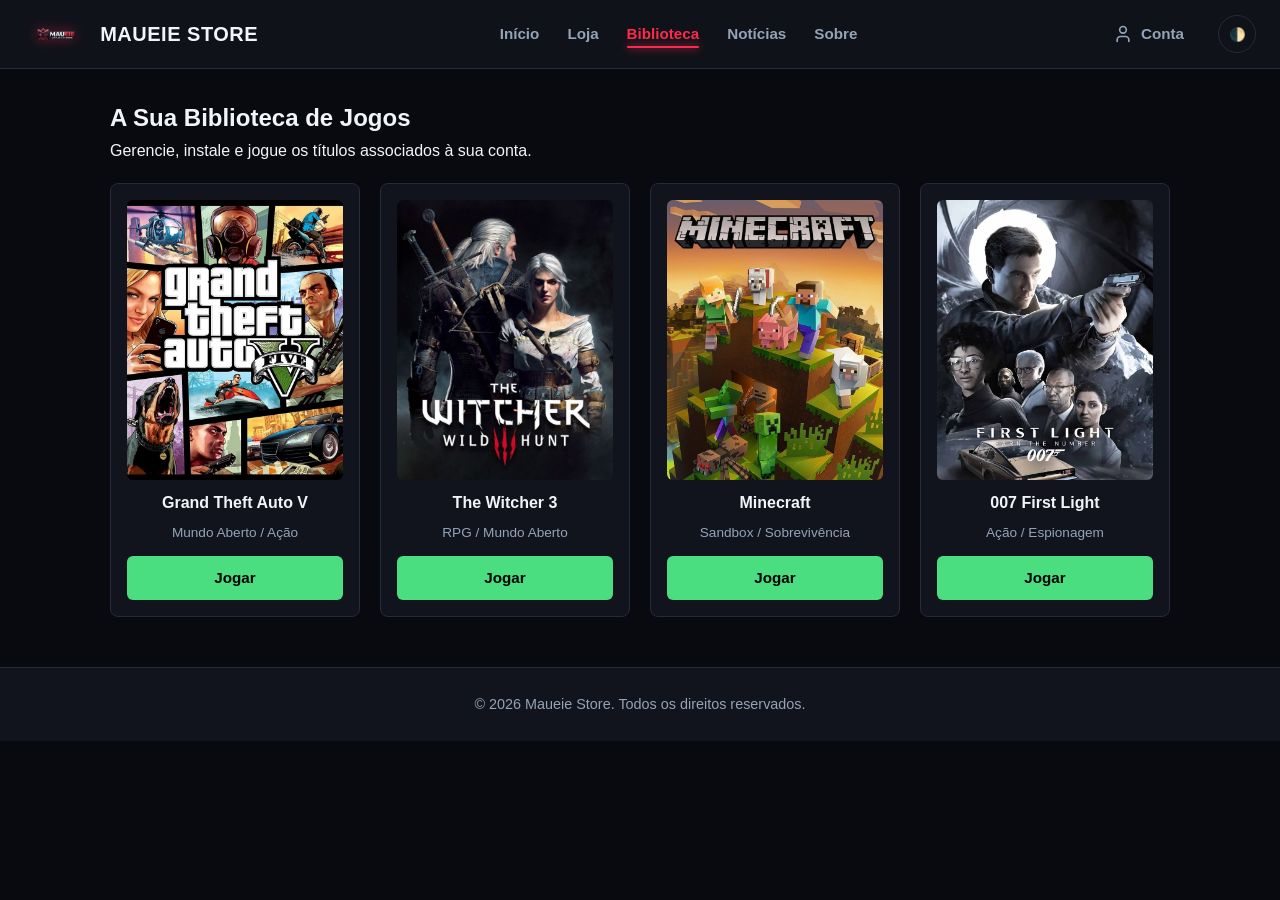
==== biblioteca.html @ 24dbe09b "Add files via upload" ====
<!DOCTYPE html>
<html lang="pt-PT" data-theme="dark">

<head>
    <meta charset="UTF-8">
    <meta name="viewport" content="width=device-width, initial-scale=1.0">
    <meta name="description"
        content="Biblioteca - Maueie Store. Aceda aos seus jogos comprados e gerencie os seus downloads.">
    <title>Biblioteca - Maueie Store</title>
    <link rel="icon" type="image/png" href="Imagens/iconMaueie.png">
    <link rel="stylesheet" href="Style/style.css">
    <link rel="stylesheet" href="Style/bibliotecaStyle.css">
</head>

<body>

    <header>
        <nav class="navbar" aria-label="Navegação Principal">
            <a href="index.html" class="logo-container" aria-label="Página Inicial - Maueie Store">
                <img src="Imagens/iconMaueie.png" alt="Logótipo da Maueie Store" class="logo-img" width="45"
                    height="45">
                <span class="logo-texto">Maueie Store</span>
            </a>

            <ul class="nav-links">
                <li><a href="index.html">Início</a></li>
                <li><a href="loja.html">Loja</a></li>
                <li><a href="biblioteca.html" aria-current="page">Biblioteca</a></li>
                <li><a href="noticias.html">Notícias</a></li>
                <li><a href="sobre.html">Sobre</a></li>
            </ul>

            <div class="nav-acoes">
                <a href="conta.html" class="nav-link" aria-label="Aceder à Minha Conta">
                    <svg xmlns="http://www.w3.org/2000/svg" width="20" height="20" viewBox="0 0 24 24" fill="none"
                        stroke="currentColor" stroke-width="2" stroke-linecap="round" stroke-linejoin="round"
                        aria-hidden="true">
                        <path d="M19 21v-2a4 4 0 0 0-4-4H9a4 4 0 0 0-4 4v2"></path>
                        <circle cx="12" cy="7" r="4"></circle>
                    </svg>
                    <span>Conta</span>
                </a>

                <button id="themeToggle" class="theme-toggle-btn" aria-label="Alternar entre modo claro e escuro">
                    <span aria-hidden="true">🌓</span>
                </button>

                <button class="menu-hamb-btn" aria-label="Abrir menu">
                    ☰
                </button>
            </div>
        </nav>
    </header>

    <main>
        <section id="biblioteca">
            <h2>A Sua Biblioteca de Jogos</h2>
            <p>Gerencie, instale e jogue os títulos associados à sua conta.</p>

            <div class="biblioteca-grid" id="bibliotecaGrid">

                <div class="bib-card">
                    <img src="Imagens/Grand Theft Auto V.jpg" alt="Capa de Grand Theft Auto V" loading="lazy"
                        width="200" height="300">
                    <div>
                        <h3>Grand Theft Auto V</h3>
                        <p style="font-size: 0.85rem; color: var(--text-muted);">Mundo Aberto / Ação</p>
                    </div>
                    <button class="jogar-btn" onclick="alert('A iniciar Grand Theft Auto V...')">Jogar</button>
                </div>

                <div class="bib-card">
                    <img src="Imagens/The Witcher 3.jpg" alt="Capa de The Witcher 3" loading="lazy" width="200"
                        height="300">
                    <div>
                        <h3>The Witcher 3</h3>
                        <p style="font-size: 0.85rem; color: var(--text-muted);">RPG / Mundo Aberto</p>
                    </div>
                    <button class="jogar-btn" onclick="alert('A iniciar The Witcher 3...')">Jogar</button>
                </div>

                <div class="bib-card">
                    <img src="Imagens/minecraft.jpg" alt="Capa de Minecraft" loading="lazy" width="200" height="300">
                    <div>
                        <h3>Minecraft</h3>
                        <p style="font-size: 0.85rem; color: var(--text-muted);">Sandbox / Sobrevivência</p>
                    </div>
                    <button class="jogar-btn" onclick="alert('A iniciar Minecraft...')">Jogar</button>
                </div>

                <div class="bib-card">
                    <img src="Imagens/007 First Light.jpg" alt="Capa de 007 First Light" loading="lazy" width="200"
                        height="300">
                    <div>
                        <h3>007 First Light</h3>
                        <p style="font-size: 0.85rem; color: var(--text-muted);">Ação / Espionagem</p>
                    </div>
                    <button class="jogar-btn" onclick="alert('A iniciar 007 First Light...')">Jogar</button>
                </div>

            </div>
        </section>
    </main>

    <footer>
        <p>&copy; 2026 Maueie Store. Todos os direitos reservados.</p>
    </footer>

    <script>
        const themeToggle = document.getElementById('themeToggle');
        const htmlElement = document.documentElement;

        themeToggle.addEventListener('click', () => {
            const currentTheme = htmlElement.getAttribute('data-theme');
            const newTheme = currentTheme === 'dark' ? 'light' : 'dark';
            htmlElement.setAttribute('data-theme', newTheme);
        });
        const menuBtn = document.querySelector('.menu-hamb-btn');
        const navLinks = document.querySelector('.nav-links');

        if (menuBtn && navLinks) {
            menuBtn.addEventListener('click', () => {
                navLinks.classList.toggle('ativo');
            });
        }

    </script>
</body>

</html>
---- Style/style.css ----
:root {
    --bg-main: #090a0f;
    --bg-card: #12141d;
    --bg-element: #1a1d28;
    --bg-header: rgba(18, 20, 29, 0.85);
    --text-main: #f1f5f9;
    --text-muted: #94a3b8;
    --border-color: #262a3b;
    --accent-red: #ff2a4b;
    --accent-red-hover: #ff526d;
    --accent-blue: #3b82f6;
    --accent-green: #4ade80;
}

[data-theme="light"] {
    --bg-main: #f8fafc;
    --bg-card: #ffffff;
    --bg-element: #f1f5f9;
    --bg-header: rgba(255, 255, 255, 0.85);
    --text-main: #0f172a;
    --text-muted: #64748b;
    --border-color: #e2e8f0;
    --accent-red: #e11d48;
    --accent-red-hover: #be123c;
    --accent-blue: #2563eb;
    --accent-green: #10b981;
}

*, 
*::before, 
*::after {
    box-sizing: border-box;
    margin: 0;
    padding: 0;
}

body {
    font-family: -apple-system, BlinkMacSystemFont, "Segoe UI", Roboto, Helvetica, Arial, sans-serif;
    background-color: var(--bg-main);
    color: var(--text-main);
    line-height: 1.6;
    overflow-x: hidden;
    transition: background-color 0.3s ease, color 0.3s ease;
}

main {
    max-width: 1100px;
    margin: 30px auto;
    padding: 0 20px;
}

.sr-only {
    position: absolute;
    width: 1px;
    height: 1px;
    padding: 0;
    margin: -1px;
    overflow: hidden;
    clip: rect(0, 0, 0, 0);
    border: 0;
}

header {
    background-color: var(--bg-header);
    backdrop-filter: blur(12px);
    -webkit-backdrop-filter: blur(12px);
    border-bottom: 1px solid var(--border-color);
    position: sticky;
    top: 0;
    z-index: 1000;
    transition: background-color 0.3s ease, border-color 0.3s ease;
}

.navbar {
    max-width: 1280px;
    margin: 0 auto;
    display: flex;
    justify-content: space-between;
    align-items: center;
    padding: 0.875rem 1.5rem;
}

.logo-container,
.nav-logo {
    display: flex;
    align-items: center;
    gap: 0.75rem;
    text-decoration: none;
}

.logo-img,
.nav-logo img {
    height: 35px;
    width: auto;
    object-fit: contain;
    border-radius: 6px;
    filter: drop-shadow(0 0 6px rgba(255, 42, 75, 0.4));
}

.logo-texto,
.brand-title {
    font-size: 1.25rem;
    font-weight: 800;
    color: var(--text-main);
    text-transform: uppercase;
    letter-spacing: 0.5px;
}

.nav-links {
    display: flex;
    list-style: none;
    gap: 1.75rem;
    align-items: center;
    margin: 0;
    padding: 0;
}

.nav-links a {
    color: var(--text-muted);
    text-decoration: none;
    font-weight: 600;
    font-size: 0.95rem;
    position: relative;
    padding: 0.25rem 0;
    transition: color 0.2s ease;
}

.nav-links a::after {
    content: '';
    position: absolute;
    bottom: -2px;
    left: 0;
    width: 0;
    height: 2px;
    background-color: var(--accent-red);
    box-shadow: 0 0 8px var(--accent-red);
    transition: width 0.2s ease;
    border-radius: 2px;
}

.nav-links a:hover {
    color: var(--text-main);
}

.nav-links a:hover::after,
.nav-links a[aria-current="page"]::after {
    width: 100%;
}

.nav-links a[aria-current="page"] {
    color: var(--accent-red);
    font-weight: 700;
}

.nav-acoes,
.nav-actions {
    display: flex;
    align-items: center;
    gap: 1.25rem;
}

.nav-link,
.account-link,
.user-btn {
    display: flex;
    align-items: center;
    gap: 0.5rem;
    color: var(--text-muted);
    text-decoration: none;
    font-size: 0.95rem;
    font-weight: 600;
    padding: 0.5rem 0.875rem;
    border-radius: 8px;
    transition: all 0.2s ease;
}

.nav-link:hover,
.account-link:hover,
.user-btn:hover {
    color: var(--text-main);
    background-color: var(--bg-element);
}

.theme-toggle-btn,
.theme-btn {
    background: transparent;
    border: 1px solid var(--border-color);
    color: var(--text-main);
    width: 38px;
    height: 38px;
    border-radius: 50%;
    display: flex;
    align-items: center;
    justify-content: center;
    cursor: pointer;
    transition: border-color 0.2s ease, background-color 0.2s ease, transform 0.2s ease;
}

.theme-toggle-btn:hover,
.theme-btn:hover {
    background-color: var(--bg-element);
    border-color: var(--accent-red);
    box-shadow: 0 0 10px rgba(255, 42, 75, 0.2);
    transform: scale(1.05);
}

.menu-hamb-btn,
.menu-mobile-btn {
    display: none;
    background: transparent;
    border: none;
    color: var(--text-main);
    font-size: 1.5rem;
    cursor: pointer;
}

.steam-carousel-section {
    max-width: 1100px;
    margin: 20px auto;
    padding: 25px;
    background: linear-gradient(135deg, var(--bg-card) 0%, var(--bg-element) 100%);
    border-radius: 12px;
    border: 1px solid var(--border-color);
    box-shadow: 0 12px 30px rgba(0, 0, 0, 0.4);
}

.section-title {
    font-size: 1.5rem;
    margin-bottom: 15px;
    color: var(--text-main);
}

.steam-carousel {
    position: relative;
    display: flex;
    align-items: center;
    margin-top: 15px;
}

.steam-slide-container {
    width: 100%;
    overflow: hidden;
    position: relative;
    border-radius: 8px;
    background-color: var(--bg-main);
    border: 1px solid var(--border-color);
}

.steam-slide {
    display: none;
    grid-template-columns: 2fr 1fr;
    background-color: var(--bg-main);
    animation: fadeIn 0.4s ease-in-out;
}

.steam-slide.ativo {
    display: grid;
}

.slide-artwork img {
    width: 100%;
    height: 380px;
    object-fit: cover;
    display: block;
}

.slide-info {
    padding: 30px;
    display: flex;
    flex-direction: column;
    justify-content: space-between;
    background: var(--bg-card);
}

.slide-info h2 {
    font-size: 1.8rem;
    color: var(--text-main);
    margin-bottom: 10px;
}

.slide-tags {
    display: flex;
    gap: 8px;
    margin-bottom: 15px;
    flex-wrap: wrap;
}

.tag {
    background-color: var(--bg-element);
    color: var(--accent-blue);
    font-size: 0.8rem;
    padding: 4px 10px;
    border-radius: 4px;
    border: 1px solid var(--border-color);
    font-weight: 600;
}

.slide-desc {
    color: var(--text-muted);
    font-size: 0.95rem;
    margin-bottom: 20px;
    line-height: 1.5;
}

.slide-footer {
    display: flex;
    align-items: center;
    justify-content: space-between;
    margin-top: auto;
}

.slide-price {
    font-size: 1.4rem;
    font-weight: 700;
    color: var(--accent-green);
}

.steam-btn-comprar {
    background-color: var(--accent-red);
    color: #ffffff;
    padding: 10px 20px;
    border-radius: 6px;
    text-decoration: none;
    font-weight: 600;
    border: none;
    cursor: pointer;
    min-height: 44px;
    display: inline-flex;
    align-items: center;
    justify-content: center;
    transition: background-color 0.2s, opacity 0.2s;
}

.steam-btn-comprar:hover {
    background-color: var(--accent-red-hover);
}

.steam-carousel-btn {
    background-color: var(--bg-card);
    color: var(--text-main);
    border: 1px solid var(--border-color);
    font-size: 1.25rem;
    cursor: pointer;
    width: 42px;
    height: 42px;
    z-index: 10;
    position: absolute;
    top: 50%;
    transform: translateY(-50%);
    transition: all 0.2s ease;
    border-radius: 50%;
    display: flex;
    align-items: center;
    justify-content: center;
}

.steam-carousel-btn.prev {
    left: 10px;
}

.steam-carousel-btn.next {
    right: 10px;
}

.steam-carousel-btn:hover {
    background-color: var(--accent-red);
    border-color: var(--accent-red);
    color: #fff;
}

.steam-dots {
    display: flex;
    justify-content: center;
    gap: 8px;
    margin-top: 15px;
}

.dot {
    width: 12px;
    height: 12px;
    border-radius: 50%;
    border: none;
    background-color: var(--border-color);
    cursor: pointer;
    transition: background-color 0.3s ease;
}

.dot.ativo {
    background-color: var(--accent-red);
}

.catalogo-grid {
    display: grid;
    grid-template-columns: repeat(auto-fill, minmax(280px, 1fr));
    gap: 20px;
    margin-top: 15px;
}

.jogo-card {
    background-color: var(--bg-card);
    border: 1px solid var(--border-color);
    border-radius: 8px;
    overflow: hidden;
    display: flex;
    flex-direction: column;
    transition: transform 0.3s ease, border-color 0.3s ease;
}

.jogo-card:hover {
    transform: translateY(-4px);
    border-color: var(--accent-blue);
}

.jogo-card img {
    width: 100%;
    height: 180px;
    object-fit: cover;
}

.jogo-info {
    padding: 20px;
    display: flex;
    flex-direction: column;
    flex-grow: 1;
    justify-content: space-between;
}

.jogo-info h3 {
    font-size: 1.2rem;
    color: var(--text-main);
    margin-bottom: 10px;
}

.jogo-footer {
    display: flex;
    align-items: center;
    justify-content: space-between;
    margin-top: 15px;
}

.loja-container {
    max-width: 1100px;
    margin: 20px auto;
}

.loja-controles {
    display: flex;
    flex-direction: column;
    gap: 15px;
    margin: 20px 0 30px 0;
}

.pesquisa-box input {
    width: 100%;
    padding: 12px 18px;
    background-color: var(--bg-card);
    border: 1px solid var(--border-color);
    color: var(--text-main);
    border-radius: 8px;
    font-size: 1rem;
    outline: none;
    transition: border-color 0.3s ease;
    appearance: none;
    -webkit-appearance: none;
}

.pesquisa-box input:focus {
    border-color: var(--accent-blue);
}

.filtros-genero {
    display: flex;
    gap: 10px;
    flex-wrap: wrap;
}

.filtro-btn {
    background-color: var(--bg-card);
    border: 1px solid var(--border-color);
    color: var(--text-muted);
    padding: 8px 16px;
    border-radius: 6px;
    cursor: pointer;
    font-weight: 600;
    transition: all 0.2s ease;
    min-height: 40px;
}

.filtro-btn:hover,
.filtro-btn.ativo {
    background-color: var(--accent-blue);
    color: #ffffff;
    border-color: var(--accent-blue);
}

.categorias-rapidas {
    max-width: 1100px;
    margin: 40px auto;
}

.cat-grid {
    display: grid;
    grid-template-columns: repeat(auto-fit, minmax(200px, 1fr));
    gap: 15px;
    margin-top: 15px;
}

.cat-card {
    background-color: var(--bg-card);
    border: 1px solid var(--border-color);
    padding: 25px;
    text-align: center;
    border-radius: 8px;
    text-decoration: none;
    color: var(--text-main);
    font-weight: 700;
    font-size: 1.1rem;
    transition: transform 0.3s ease, border-color 0.3s ease;
}

.cat-card:hover {
    transform: translateY(-4px);
    border-color: var(--accent-red);
}

footer {
    text-align: center;
    padding: 25px;
    background-color: var(--bg-card);
    border-top: 1px solid var(--border-color);
    color: var(--text-muted);
    margin-top: 50px;
    font-size: 0.9rem;
}

@keyframes fadeIn {
    from {
        opacity: 0.4;
    }
    to {
        opacity: 1;
    }
}

@media screen and (max-width: 768px) {
    main {
        padding: 0 10px;
        margin: 10px auto;
    }

    .menu-hamb-btn,
    .menu-mobile-btn {
        display: block;
    }

    .nav-links {
        display: none;
        position: absolute;
        top: 100%;
        left: 0;
        width: 100%;
        background-color: var(--bg-card);
        flex-direction: column;
        padding: 20px;
        border-bottom: 1px solid var(--border-color);
        gap: 1rem;
    }

    .nav-links.ativo {
        display: flex;
    }

    .steam-carousel-section {
        padding: 10px;
    }

    .steam-slide,
    .steam-slide.ativo {
        grid-template-columns: 1fr !important;
    }

    .slide-artwork img {
        height: 220px;
    }

    .slide-info {
        padding: 15px;
    }

    .slide-info h2 {
        font-size: 1.3rem;
    }

    .steam-carousel-btn {
        display: none !important;
    }

    .catalogo-grid {
        grid-template-columns: 1fr;
    }
}
---- Style/bibliotecaStyle.css ----
/* =================================================================
   ESTILOS ESPECÍFICOS DA PÁGINA DA BIBLIOTECA (MAUEIE STORE)
   ================================================================ */

/* Reset Local e Garantia do Box Model */
.biblioteca-grid,
.biblioteca-grid * {
    box-sizing: border-box;
}

.biblioteca-grid {
    display: grid;
    grid-template-columns: repeat(auto-fill, minmax(220px, 1fr));
    gap: 1.25rem;
    margin-top: 1.25rem;
    width: 100%;
}

.bib-card {
    background-color: var(--bg-card, var(--bg-element));
    border: 1px solid var(--border-color);
    border-radius: 8px;
    padding: 1rem;
    text-align: center;
    display: flex;
    flex-direction: column;
    justify-content: space-between;
    transition: transform 0.2s ease, border-color 0.2s ease, box-shadow 0.2s ease;
}

.bib-card:hover {
    transform: translateY(-4px);
    border-color: var(--accent-red);
    box-shadow: 0 6px 16px rgba(0, 0, 0, 0.35);
}

.bib-card img {
    width: 100%;
    height: 280px;
    object-fit: cover;
    border-radius: 6px;
    margin-bottom: 0.75rem;
    background-color: var(--bg-element);
    display: block;
}

.bib-card h3 {
    font-size: 1rem;
    font-weight: 700;
    color: var(--text-main);
    margin-bottom: 0.5rem;
    line-height: 1.35;
}

.jogar-btn {
    background-color: var(--accent-green, #4ade80);
    color: #000000; /* Alto contraste com o tom verde de ação */
    border: none;
    padding: 0.625rem 1rem;
    border-radius: 6px;
    cursor: pointer;
    font-weight: 700;
    font-size: 0.95rem;
    width: 100%;
    min-height: 44px; /* Target de toque recomendado */
    margin-top: 0.75rem;
    display: inline-flex;
    align-items: center;
    justify-content: center;
    transition: opacity 0.2s ease, transform 0.1s ease, box-shadow 0.2s ease;
}

.jogar-btn:hover {
    opacity: 0.9;
    box-shadow: 0 0 10px rgba(74, 222, 128, 0.3);
}

.jogar-btn:active {
    transform: scale(0.98);
}

/* Estado de Biblioteca Vazia */
.aviso-vazio {
    text-align: center;
    padding: 2.5rem 1.5rem;
    background-color: var(--bg-card, var(--bg-element));
    border-radius: 8px;
    border: 1px solid var(--border-color);
    color: var(--text-muted);
    font-size: 1rem;
    line-height: 1.6;
    margin-top: 1.25rem;
}

/* Responsividade Fina */
@media (max-width: 480px) {
    .biblioteca-grid {
        grid-template-columns: repeat(auto-fill, minmax(150px, 1fr));
        gap: 0.875rem;
    }

    .bib-card {
        padding: 0.75rem;
    }

    .bib-card img {
        height: 200px;
    }
}
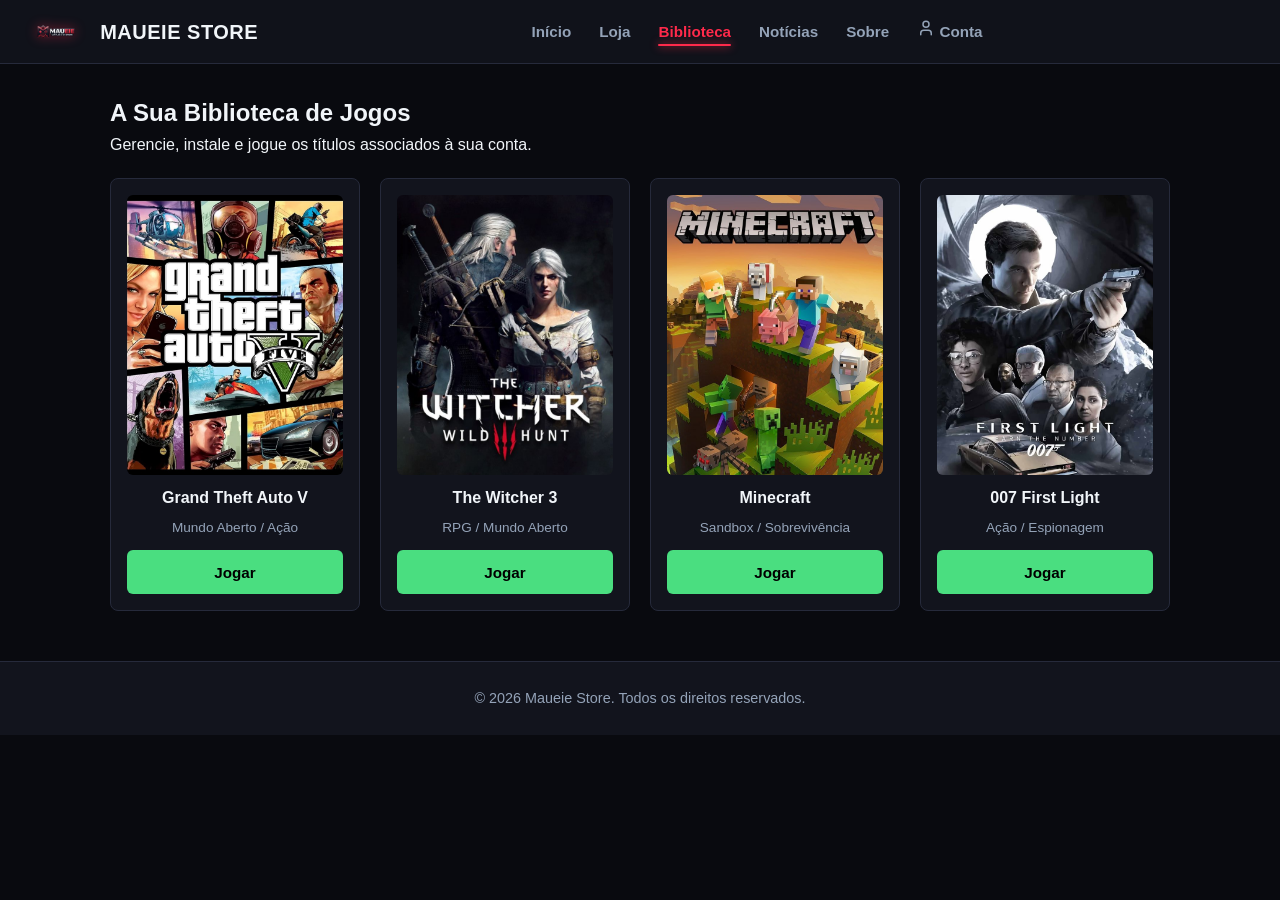
==== commit 88c1b14c: "Update biblioteca.html" ====
--- a/biblioteca.html
+++ b/biblioteca.html
@@ -17,37 +17,31 @@
     <header>
         <nav class="navbar" aria-label="Navegação Principal">
             <a href="index.html" class="logo-container" aria-label="Página Inicial - Maueie Store">
-                <img src="Imagens/iconMaueie.png" alt="Logótipo da Maueie Store" class="logo-img" width="45"
-                    height="45">
+                <img src="Imagens/iconMaueie.png" alt="Logótipo da Maueie Store" class="logo-img" width="35"
+                    height="35">
                 <span class="logo-texto">Maueie Store</span>
             </a>
 
-            <ul class="nav-links">
-                <li><a href="index.html">Início</a></li>
-                <li><a href="loja.html">Loja</a></li>
-                <li><a href="biblioteca.html" aria-current="page">Biblioteca</a></li>
-                <li><a href="noticias.html">Notícias</a></li>
-                <li><a href="sobre.html">Sobre</a></li>
+            <ul class="nav-links" id="navLinks" role="menubar">
+                <li role="none"><a href="index.html" role="menuitem">Início</a></li>
+                <li role="none"><a href="loja.html" role="menuitem">Loja</a></li>
+                <li role="none"><a href="biblioteca.html" role="menuitem" aria-current="page">Biblioteca</a></li>
+                <li role="none"><a href="noticias.html" role="menuitem">Notícias</a></li>
+                <li role="none"><a href="sobre.html" role="menuitem">Sobre</a></li>
+                <li role="none">
+                    <a href="conta.html" role="menuitem" class="account-link-mobile">
+                        <svg xmlns="http://www.w3.org/2000/svg" width="18" height="18" viewBox="0 0 24 24" fill="none"
+                            stroke="currentColor" stroke-width="2" stroke-linecap="round" stroke-linejoin="round">
+                            <path d="M19 21v-2a4 4 0 0 0-4-4H9a4 4 0 0 0-4 4v2"></path>
+                            <circle cx="12" cy="7" r="4"></circle>
+                        </svg>
+                        <span>Conta</span>
+                    </a>
+                </li>
             </ul>
 
-            <div class="nav-acoes">
-                <a href="conta.html" class="nav-link" aria-label="Aceder à Minha Conta">
-                    <svg xmlns="http://www.w3.org/2000/svg" width="20" height="20" viewBox="0 0 24 24" fill="none"
-                        stroke="currentColor" stroke-width="2" stroke-linecap="round" stroke-linejoin="round"
-                        aria-hidden="true">
-                        <path d="M19 21v-2a4 4 0 0 0-4-4H9a4 4 0 0 0-4 4v2"></path>
-                        <circle cx="12" cy="7" r="4"></circle>
-                    </svg>
-                    <span>Conta</span>
-                </a>
-
-                <button id="themeToggle" class="theme-toggle-btn" aria-label="Alternar entre modo claro e escuro">
-                    <span aria-hidden="true">🌓</span>
-                </button>
-
-                <button class="menu-hamb-btn" aria-label="Abrir menu">
-                    ☰
-                </button>
+            <div class="right-header-group">
+                <button id="menuToggle" class="menu-mobile-btn" aria-label="Abrir Menu Navegação">&#9776;</button>
             </div>
         </nav>
     </header>
@@ -107,24 +101,15 @@
     </footer>
 
     <script>
-        const themeToggle = document.getElementById('themeToggle');
-        const htmlElement = document.documentElement;
+        const menuToggle = document.getElementById('menuToggle');
+        const navLinks = document.getElementById('navLinks');
 
-        themeToggle.addEventListener('click', () => {
-            const currentTheme = htmlElement.getAttribute('data-theme');
-            const newTheme = currentTheme === 'dark' ? 'light' : 'dark';
-            htmlElement.setAttribute('data-theme', newTheme);
-        });
-        const menuBtn = document.querySelector('.menu-hamb-btn');
-        const navLinks = document.querySelector('.nav-links');
-
-        if (menuBtn && navLinks) {
-            menuBtn.addEventListener('click', () => {
+        if (menuToggle && navLinks) {
+            menuToggle.addEventListener('click', () => {
                 navLinks.classList.toggle('ativo');
             });
         }
-
     </script>
 </body>
 
-</html>+</html>
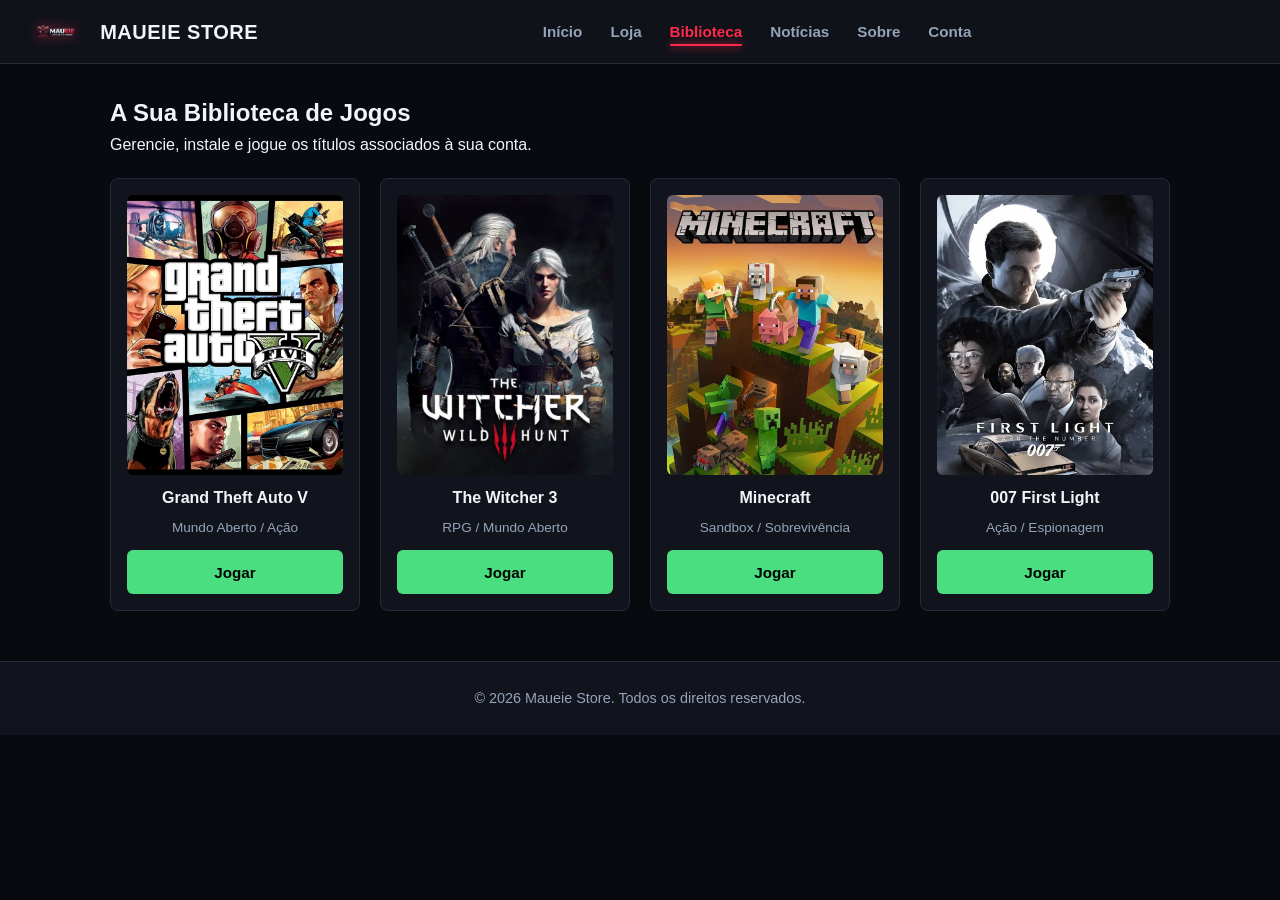
==== commit 050f8452: "Update biblioteca.html" ====
--- a/biblioteca.html
+++ b/biblioteca.html
@@ -30,11 +30,6 @@
                 <li role="none"><a href="sobre.html" role="menuitem">Sobre</a></li>
                 <li role="none">
                     <a href="conta.html" role="menuitem" class="account-link-mobile">
-                        <svg xmlns="http://www.w3.org/2000/svg" width="18" height="18" viewBox="0 0 24 24" fill="none"
-                            stroke="currentColor" stroke-width="2" stroke-linecap="round" stroke-linejoin="round">
-                            <path d="M19 21v-2a4 4 0 0 0-4-4H9a4 4 0 0 0-4 4v2"></path>
-                            <circle cx="12" cy="7" r="4"></circle>
-                        </svg>
                         <span>Conta</span>
                     </a>
                 </li>
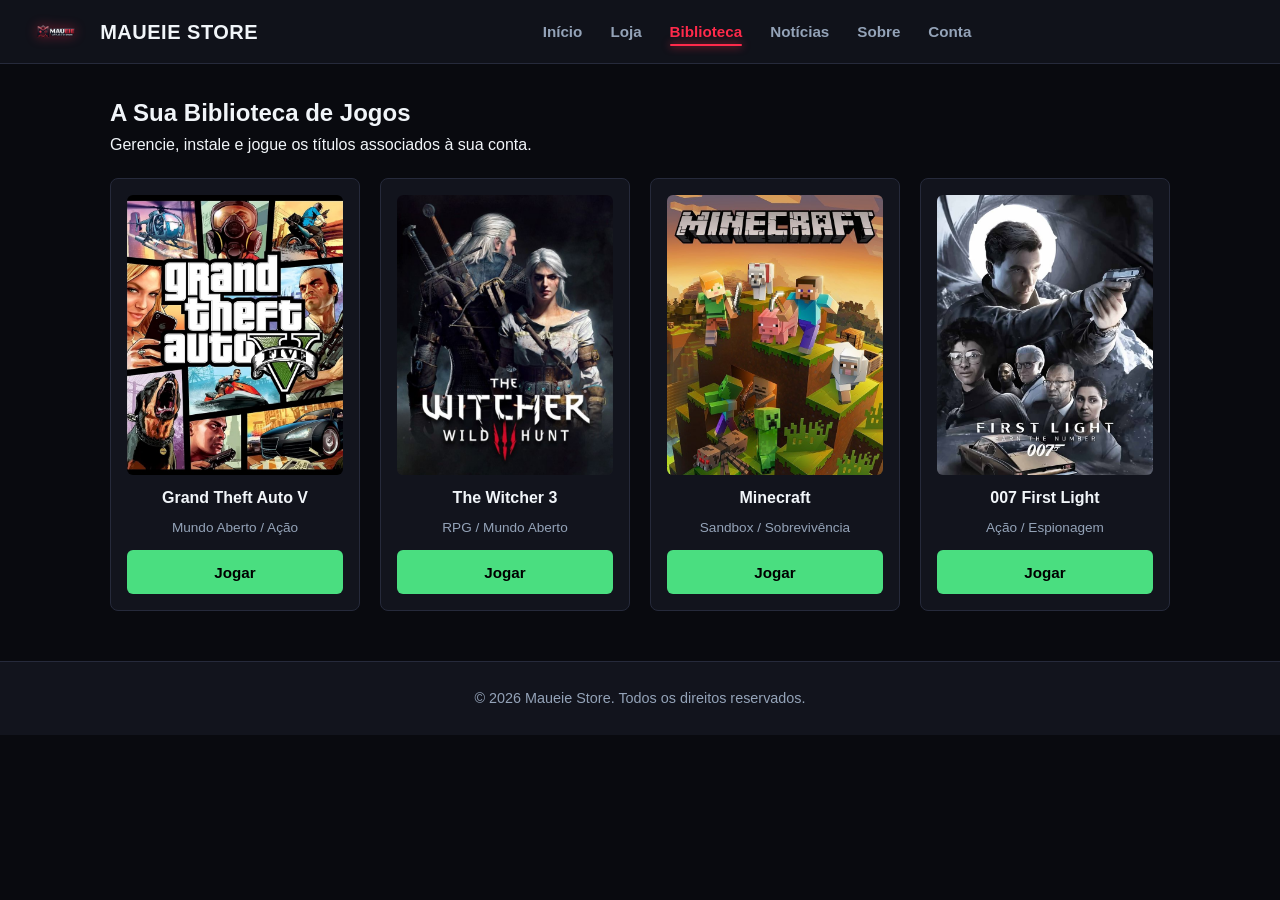
==== commit 91deed32: "Update biblioteca.html" ====
--- a/biblioteca.html
+++ b/biblioteca.html
@@ -30,7 +30,7 @@
                 <li role="none"><a href="sobre.html" role="menuitem">Sobre</a></li>
                 <li role="none">
                     <a href="conta.html" role="menuitem" class="account-link-mobile">
-                        <span>Conta</span>
+                        <span id="navContaTexto">Conta</span>
                     </a>
                 </li>
             </ul>
@@ -96,6 +96,15 @@
     </footer>
 
     <script>
+        document.addEventListener('DOMContentLoaded', () => {
+            const navContaTexto = document.getElementById('navContaTexto');
+            const utilizadorAtivo = localStorage.getItem('maueie_user');
+            
+            if (utilizadorAtivo && navContaTexto) {
+                navContaTexto.textContent = utilizadorAtivo;
+            }
+        });
+
         const menuToggle = document.getElementById('menuToggle');
         const navLinks = document.getElementById('navLinks');
 
